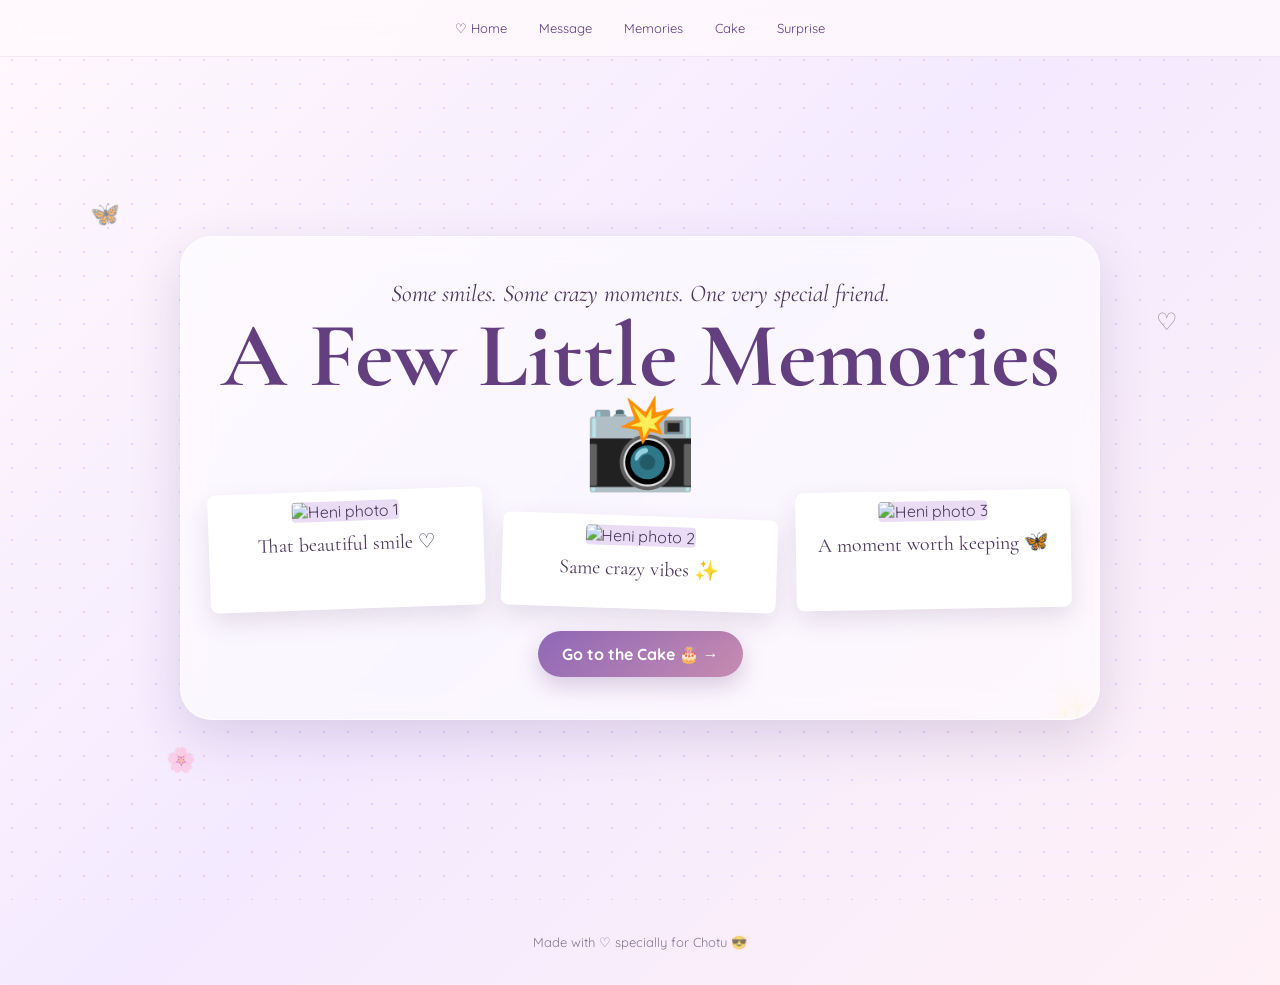
==== memories.html @ 4b4d5ca4 "Add files via upload" ====
<!doctype html><html lang="en"><head><meta charset="utf-8"><meta name="viewport" content="width=device-width,initial-scale=1">
<title>A Few Little Memories 📸</title><link rel="stylesheet" href="style.css"></head><body>
<div class="floating f1">🦋</div><div class="floating f2">♡</div><div class="floating f3">🌸</div><div class="floating f4">✨</div>
<nav><a href="index.html">♡ Home</a><a href="message.html">Message</a><a href="memories.html">Memories</a><a href="cake.html">Cake</a><a href="surprise.html">Surprise</a></nav><main class="hero"><div class="container"><div class="card"><div class="script" style="font-size:24px">Some smiles. Some crazy moments. One very special friend.</div><h1>A Few Little Memories 📸</h1><div class="gallery">
        <div class="photo"><img src="assets/photo1.jpg" alt="Heni photo 1"><div class="caption">That beautiful smile ♡</div></div>
        <div class="photo"><img src="assets/photo2.jpg" alt="Heni photo 2"><div class="caption">Same crazy vibes ✨</div></div>
        <div class="photo"><img src="assets/photo3.jpg" alt="Heni photo 3"><div class="caption">A moment worth keeping 🦋</div></div>
        </div><a class="btn" href="cake.html">Go to the Cake 🎂 →</a></div></div></main>
<footer>Made with ♡ specially for Chotu 😎</footer><script src="script.js"></script></body></html>
---- style.css ----
@import url('https://fonts.googleapis.com/css2?family=Cormorant+Garamond:wght@500;600;700&family=Quicksand:wght@400;500;600;700&display=swap');

:root{
  --lav:#b99be8; --deep:#5d397f; --pink:#f5c9dc; --cream:#fff8fb;
  --glass:rgba(255,255,255,.58); --shadow:0 18px 50px rgba(83,52,111,.16);
}
*{box-sizing:border-box}
html{scroll-behavior:smooth}
body{
  margin:0; min-height:100vh; color:#4d385d; font-family:Quicksand,sans-serif;
  background:linear-gradient(135deg,#fff8fc 0%,#f4eaff 48%,#fff1f6 100%);
  overflow-x:hidden;
}
body:before{
  content:""; position:fixed; inset:0; pointer-events:none; opacity:.35;
  background-image:radial-gradient(#b99be8 1px,transparent 1px);
  background-size:24px 24px;
}
nav{
  position:sticky; top:0; z-index:20; display:flex; justify-content:center; gap:8px;
  padding:12px 8px; background:rgba(255,250,253,.76); backdrop-filter:blur(14px);
  border-bottom:1px solid rgba(120,80,150,.1);
}
nav a{color:var(--deep); text-decoration:none; padding:8px 12px; border-radius:20px; font-size:13px}
nav a:hover,nav a.active{background:#eadcf8}
.container{width:min(920px,92%); margin:auto}
.hero{min-height:calc(100vh - 58px); display:grid; place-items:center; text-align:center; position:relative}
.card{
  background:var(--glass); border:1px solid rgba(255,255,255,.75); border-radius:32px;
  padding:42px 28px; box-shadow:var(--shadow); backdrop-filter:blur(15px);
}
.script{font-family:"Cormorant Garamond",serif; font-style:italic}
h1{font-family:"Cormorant Garamond",serif; font-size:clamp(48px,13vw,92px); margin:4px 0; color:#633f80; line-height:.95}
h2{font-family:"Cormorant Garamond",serif; font-size:clamp(34px,8vw,58px); margin:8px 0 18px; color:#68417f}
.subtitle{font-size:18px; line-height:1.7}
.btn{
  display:inline-block; border:0; cursor:pointer; margin-top:22px; padding:13px 24px;
  border-radius:30px; color:white; background:linear-gradient(135deg,#8f68b7,#c68bb0);
  box-shadow:0 9px 22px rgba(111,68,139,.25); text-decoration:none; font-weight:700;
}
.floating{position:fixed; z-index:0; animation:float 5s ease-in-out infinite; opacity:.55; font-size:24px}
.f1{left:7%;top:22%}.f2{right:8%;top:34%;animation-delay:1s}.f3{left:13%;bottom:14%;animation-delay:2s}.f4{right:15%;bottom:20%;animation-delay:3s}
@keyframes float{50%{transform:translateY(-18px) rotate(7deg)}}
section{padding:70px 0}
.message{text-align:center; max-width:700px; margin:auto; line-height:2; font-size:16px}
.signature{margin-top:25px;font-family:"Cormorant Garamond",serif;font-size:28px;color:#7c4b91}
.gallery{display:grid;grid-template-columns:repeat(3,1fr);gap:18px}
.photo{
  background:white;padding:10px 10px 28px;border-radius:8px;box-shadow:0 10px 25px rgba(70,40,90,.13);
  transform:rotate(-2deg);transition:.3s;cursor:pointer
}
.photo:nth-child(2){transform:rotate(2deg);margin-top:25px}.photo:nth-child(3){transform:rotate(-1deg)}
.photo:hover{transform:translateY(-8px) rotate(0)}
.photo img{width:100%;aspect-ratio:1/1;object-fit:cover;border-radius:4px;background:#eadcf5}
.caption{text-align:center;margin-top:10px;font-family:"Cormorant Garamond",serif;font-size:20px}
.cake-wrap{text-align:center}
.cake{
  position:relative;width:min(330px,80vw);height:205px;margin:80px auto 25px;
}
.layer{position:absolute;left:5%;width:90%;height:75px;border-radius:18px 18px 24px 24px;background:linear-gradient(#f8c8df,#e8a9c9);box-shadow:inset 0 -8px rgba(170,91,137,.08),0 14px 25px rgba(100,60,110,.16)}
.layer.bottom{bottom:0}.layer.top{bottom:55px;width:82%;left:9%;background:linear-gradient(#e7c9f5,#d7a9e7)}
.icing{position:absolute;bottom:105px;left:9%;width:82%;height:22px;border-radius:50%;background:#fff3fa}
.cake-photo{position:absolute;z-index:4;bottom:74px;left:50%;transform:translateX(-50%);width:92px;height:92px;border-radius:50%;object-fit:cover;border:5px solid #fff;box-shadow:0 5px 18px #80558d55;background:#eadcf5}
.candles{position:absolute;z-index:5;left:0;right:0;bottom:125px;display:flex;justify-content:center;gap:34px}
.candle{width:11px;height:48px;background:repeating-linear-gradient(90deg,#f8a9c9 0 4px,#fff 4px 8px);border-radius:5px;position:relative}
.flame{position:absolute;left:1px;top:-20px;width:10px;height:17px;background:#ffd36e;border-radius:50% 50% 45% 45%;box-shadow:0 0 15px #ffd36e;animation:flicker .45s infinite alternate;cursor:pointer}
.flame.off{display:none}
@keyframes flicker{to{transform:scale(.8) rotate(4deg)}}
.hint{font-size:14px;opacity:.75}
.final{text-align:center}
#surprise{display:none;margin-top:25px;animation:pop .8s ease}
@keyframes pop{from{opacity:0;transform:scale(.8)}to{opacity:1;transform:scale(1)}}
.heart{font-size:44px;animation:pulse 1.2s infinite}
@keyframes pulse{50%{transform:scale(1.15)}}
footer{text-align:center;padding:35px 0;opacity:.65;font-size:13px}
@media(max-width:650px){nav{gap:0;overflow-x:auto;justify-content:flex-start}nav a{white-space:nowrap;font-size:12px}.card{padding:32px 18px}.gallery{grid-template-columns:1fr;max-width:320px;margin:auto}.photo:nth-child(2){margin-top:0}.cake{margin-top:65px}}
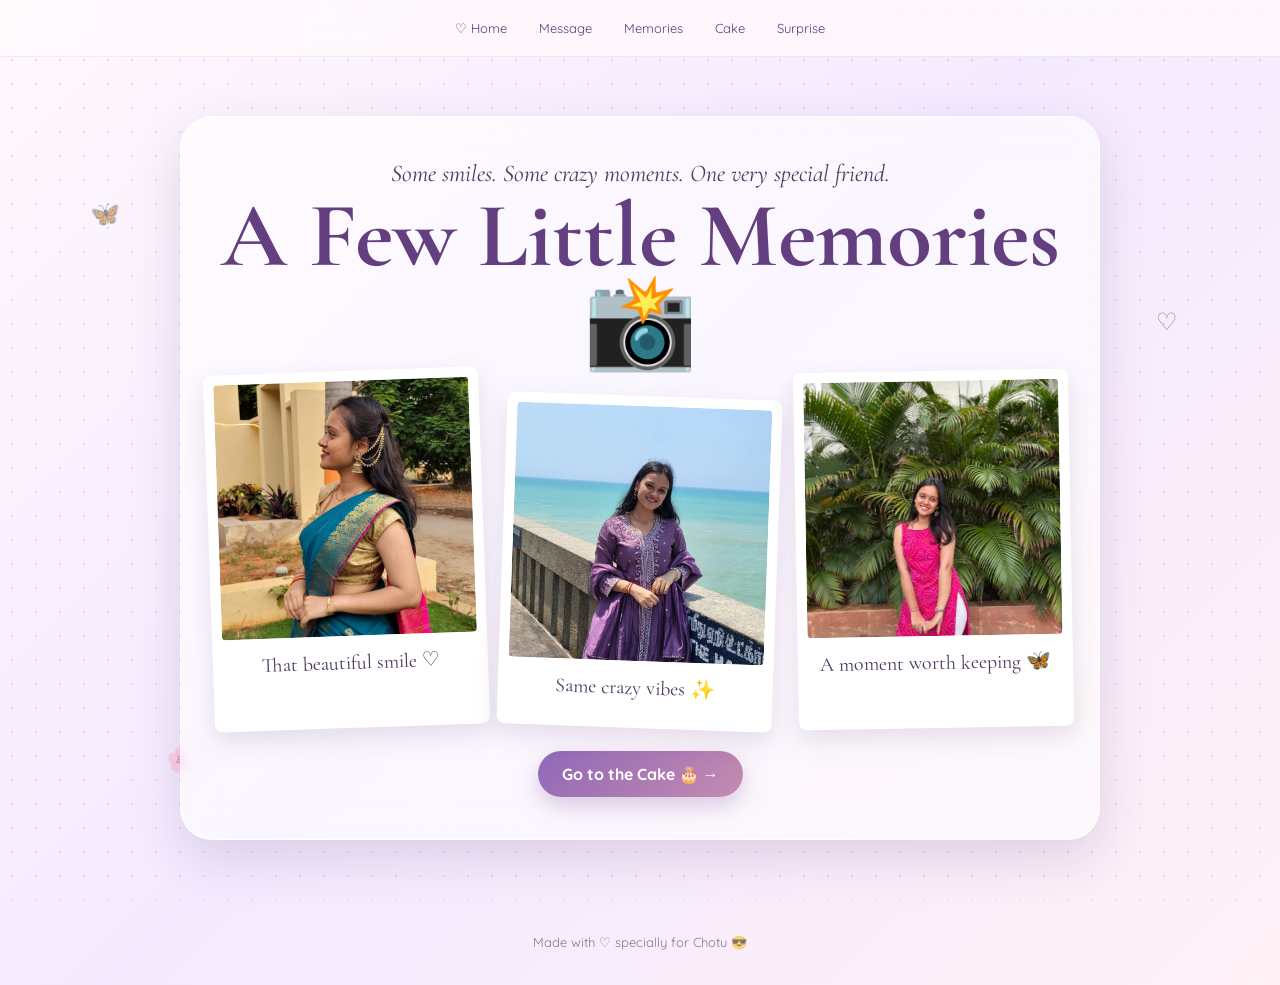
==== commit d20a6836: "Update memories.html" ====
--- a/memories.html
+++ b/memories.html
@@ -2,8 +2,8 @@
 <title>A Few Little Memories 📸</title><link rel="stylesheet" href="style.css"></head><body>
 <div class="floating f1">🦋</div><div class="floating f2">♡</div><div class="floating f3">🌸</div><div class="floating f4">✨</div>
 <nav><a href="index.html">♡ Home</a><a href="message.html">Message</a><a href="memories.html">Memories</a><a href="cake.html">Cake</a><a href="surprise.html">Surprise</a></nav><main class="hero"><div class="container"><div class="card"><div class="script" style="font-size:24px">Some smiles. Some crazy moments. One very special friend.</div><h1>A Few Little Memories 📸</h1><div class="gallery">
-        <div class="photo"><img src="assets/photo1.jpg" alt="Heni photo 1"><div class="caption">That beautiful smile ♡</div></div>
-        <div class="photo"><img src="assets/photo2.jpg" alt="Heni photo 2"><div class="caption">Same crazy vibes ✨</div></div>
-        <div class="photo"><img src="assets/photo3.jpg" alt="Heni photo 3"><div class="caption">A moment worth keeping 🦋</div></div>
+        <div class="photo"><img src="photo1.jpg" alt="Heni photo 1"><div class="caption">That beautiful smile ♡</div></div>
+        <div class="photo"><img src="photo2.jpg" alt="Heni photo 2"><div class="caption">Same crazy vibes ✨</div></div>
+        <div class="photo"><img src="photo3.jpg" alt="Heni photo 3"><div class="caption">A moment worth keeping 🦋</div></div>
         </div><a class="btn" href="cake.html">Go to the Cake 🎂 →</a></div></div></main>
-<footer>Made with ♡ specially for Chotu 😎</footer><script src="script.js"></script></body></html>+<footer>Made with ♡ specially for Chotu 😎</footer><script src="script.js"></script></body></html>
